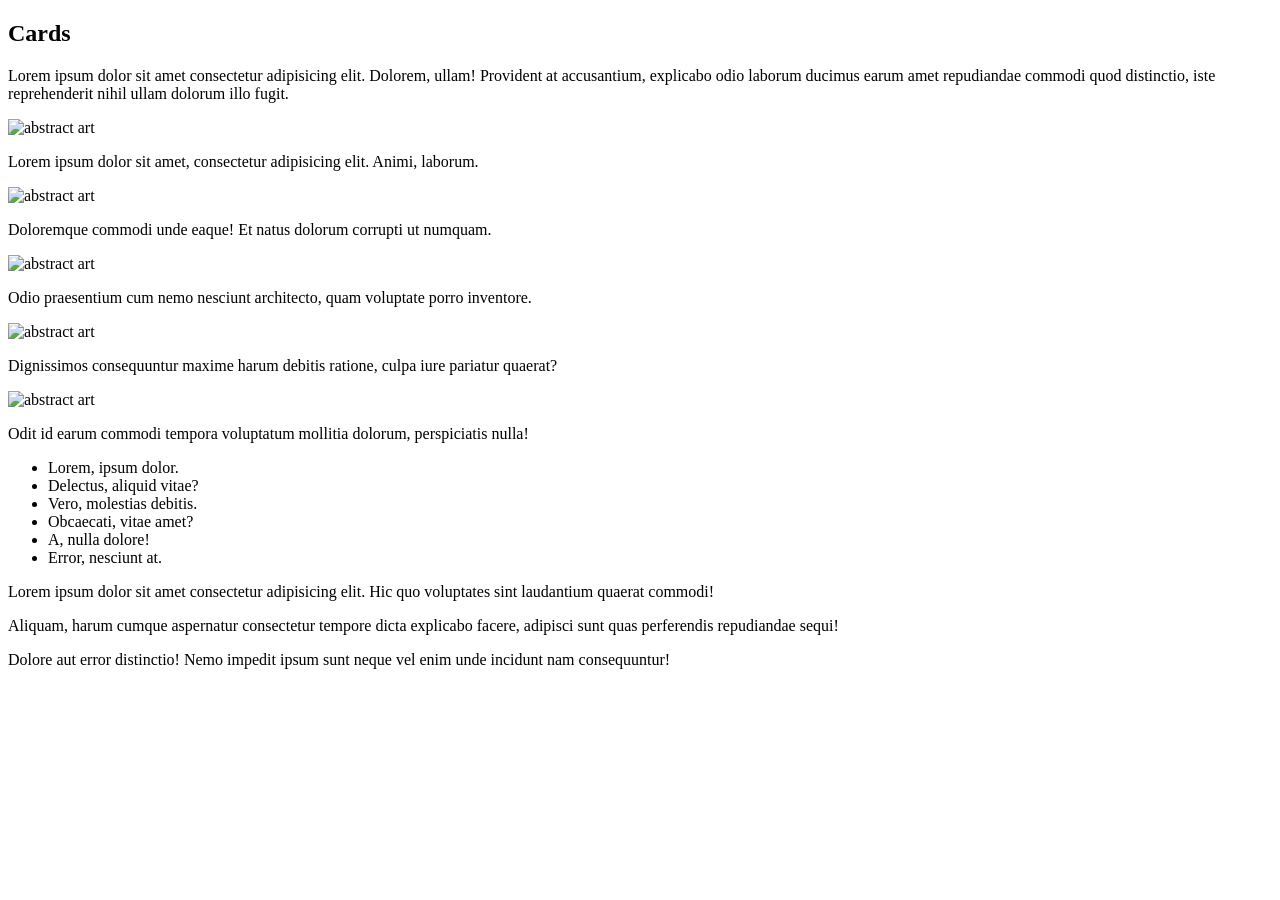
==== problem-c/index.html @ 6cd364a6 "Update index.html" ====
<!DOCTYPE html>
<html lang="en">
<head>
  <meta charset="UTF-8">
  <title>Cards</title>

  <!-- Google Font -->
  <link href="https://fonts.googleapis.com/css?family=Lato" rel="stylesheet">

  <!-- Normalize.css for cross-browser consistency -->
  <link rel="stylesheet" href="https://cdnjs.cloudflare.com/ajax/libs/normalize/8.0.0/normalize.min.css">

  <!-- Your stylesheet -->
  <link rel="stylesheet" href="css/style.css">
</head>
<body>
  <main>

    <div class="flex-container">

      <!-- col 1 -->
      <section class="column column-1">
        <h1>Cards</h1>
        <p>Lorem ipsum dolor sit amet consectetur adipisicing elit. Dolorem, ullam! Provident at accusantium, explicabo odio laborum ducimus earum amet repudiandae commodi quod distinctio, iste reprehenderit nihil ullam dolorum illo fugit.</p>
      </section>

      <!-- col 2 -->
      <section class="column column-2">
        <!-- card 1 -->
        <img src="img/abstract1.jpg" alt="abstract art">
        <p>Lorem ipsum dolor sit amet, consectetur adipisicing elit. Animi, laborum.</p>

        <!-- card 2 -->
        <img src="img/abstract2.jpg" alt="abstract art">
        <p>Doloremque commodi unde eaque! Et natus dolorum corrupti ut numquam.</p>

        <!--card 3-->
        <img src="img/abstract3.jpg" alt="abstract art">
        <p>Odio praesentium cum nemo nesciunt architecto, quam voluptate porro inventore.</p>

        <!-- card 4-->
        <img src="img/abstract4.jpg" alt="abstract art">
        <p>Dignissimos consequuntur maxime harum debitis ratione, culpa iure pariatur quaerat?</p>

        <!-- card 5 -->
        <img src="img/abstract5.jpg" alt="abstract art">
        <p>Odit id earum commodi tempora voluptatum mollitia dolorum, perspiciatis nulla!</p>
      </section>

      <!-- col 3-->
      <section class="column column-3">
        <ul>
          <li>Lorem, ipsum dolor.</li>
          <li>Delectus, aliquid vitae?</li>
          <li>Vero, molestias debitis.</li>
          <li>Obcaecati, vitae amet?</li>
          <li>A, nulla dolore!</li>
          <li>Error, nesciunt at.</li>
        </ul>
        <p>Lorem ipsum dolor sit amet consectetur adipisicing elit. Hic quo voluptates sint laudantium quaerat commodi!</p>
        <p>Aliquam, harum cumque aspernatur consectetur tempore dicta explicabo facere, adipisci sunt quas perferendis repudiandae sequi!</p>
        <p>Dolore aut error distinctio! Nemo impedit ipsum sunt neque vel enim unde incidunt nam consequuntur!</p>
      </section>

    </div>

  </main>
</body>
</html>
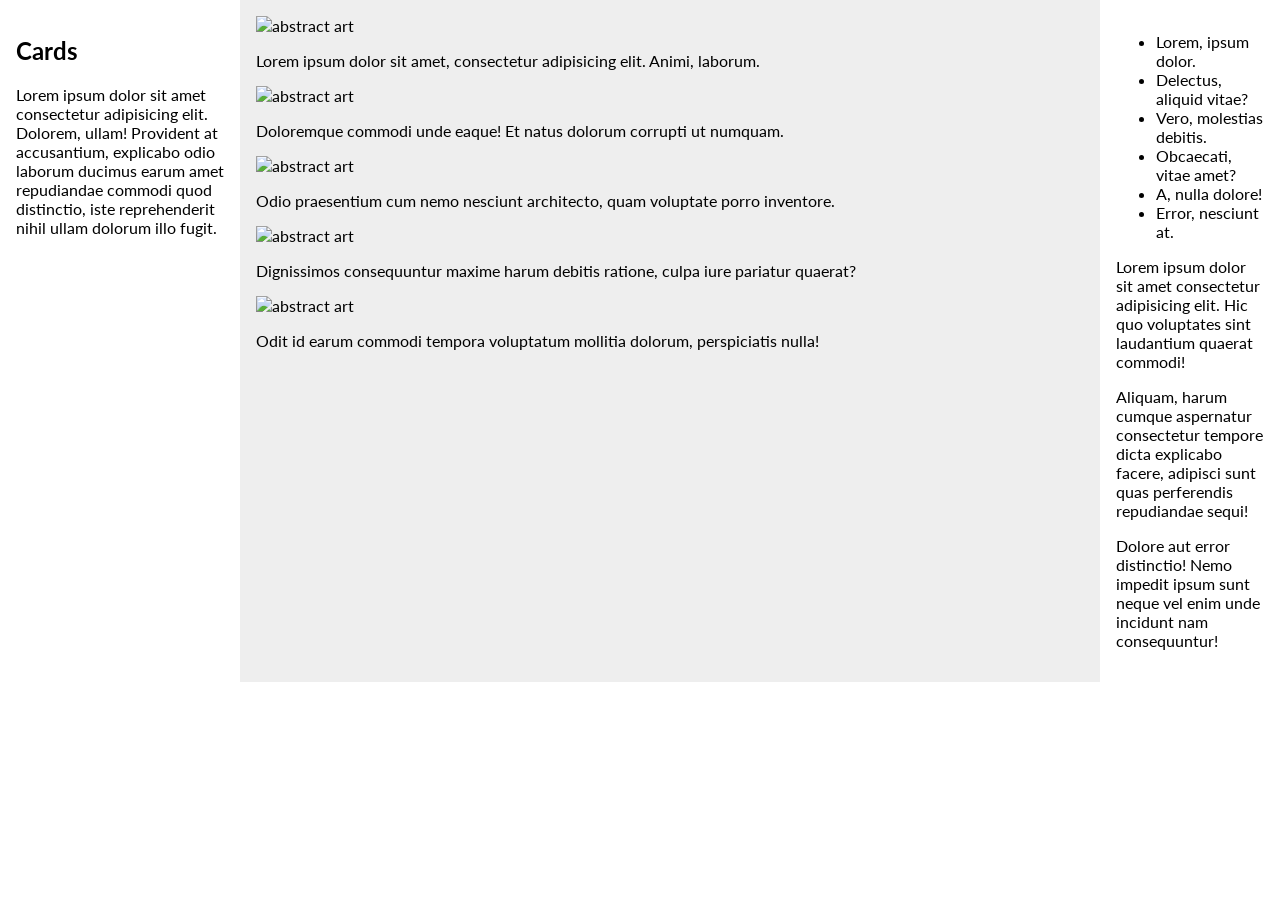
==== commit 022519fe: "Update index.html" ====
--- a/problem-c/index.html
+++ b/problem-c/index.html
@@ -3,14 +3,9 @@
 <head>
   <meta charset="UTF-8">
   <title>Cards</title>
-
-  <!-- Google Font -->
   <link href="https://fonts.googleapis.com/css?family=Lato" rel="stylesheet">
-
-  <!-- Normalize.css for cross-browser consistency -->
+  <!-- normalize.css for cross-browser -->
   <link rel="stylesheet" href="https://cdnjs.cloudflare.com/ajax/libs/normalize/8.0.0/normalize.min.css">
-
-  <!-- Your stylesheet -->
   <link rel="stylesheet" href="css/style.css">
 </head>
 <body>
--- a/problem-c/css/style.css
+++ b/problem-c/css/style.css
@@ -0,0 +1,67 @@
+* {
+  box-sizing: border-box;
+html { height: 100%; }
+
+body {
+  height: inherit;
+  display: flex;
+  flex-direction: column;
+  flex: 1;
+  font-family: "Lato", "Helvetica Neue", "Helvetica", sans-serif;
+  margin: 0;
+}
+
+main { flex: 1; }
+
+.flex-container {
+  display: flex;
+  height: 100%;
+}
+
+.column {
+  padding: 1em;
+}
+
+.column-1 { flex: 0 0 240px; }
+
+.column-2 { flex: 1 1 0; background-color: #eee; }
+
+.column-3 {
+  flex-grow: 0;
+  flex-shrink: 0;
+  flex-basis: 180px;
+}
+
+.cards {
+  display: flex;
+  flex-wrap: wrap;
+  justify-content: space-between;
+}
+
+.card {
+  flex: 0 0 250px;
+  background: #fff;
+  margin: 0.5rem;
+  border-radius: 10px;
+  box-shadow:
+    0 1px 3px rgba(0, 0, 0, 0.16),
+    0 1px 3px rgba(0, 0, 0, 0.23);
+  overflow: hidden;
+}
+
+.card img {
+  display: block;
+  width: 100%;
+  height: auto;
+  border-radius: 10px 10px 0 0;
+}
+
+.card p {
+  padding: 0.5rem 1rem;
+  margin: 0;
+}
+
+.column-2 img {
+  max-width: 100%;
+  height: auto;
+}
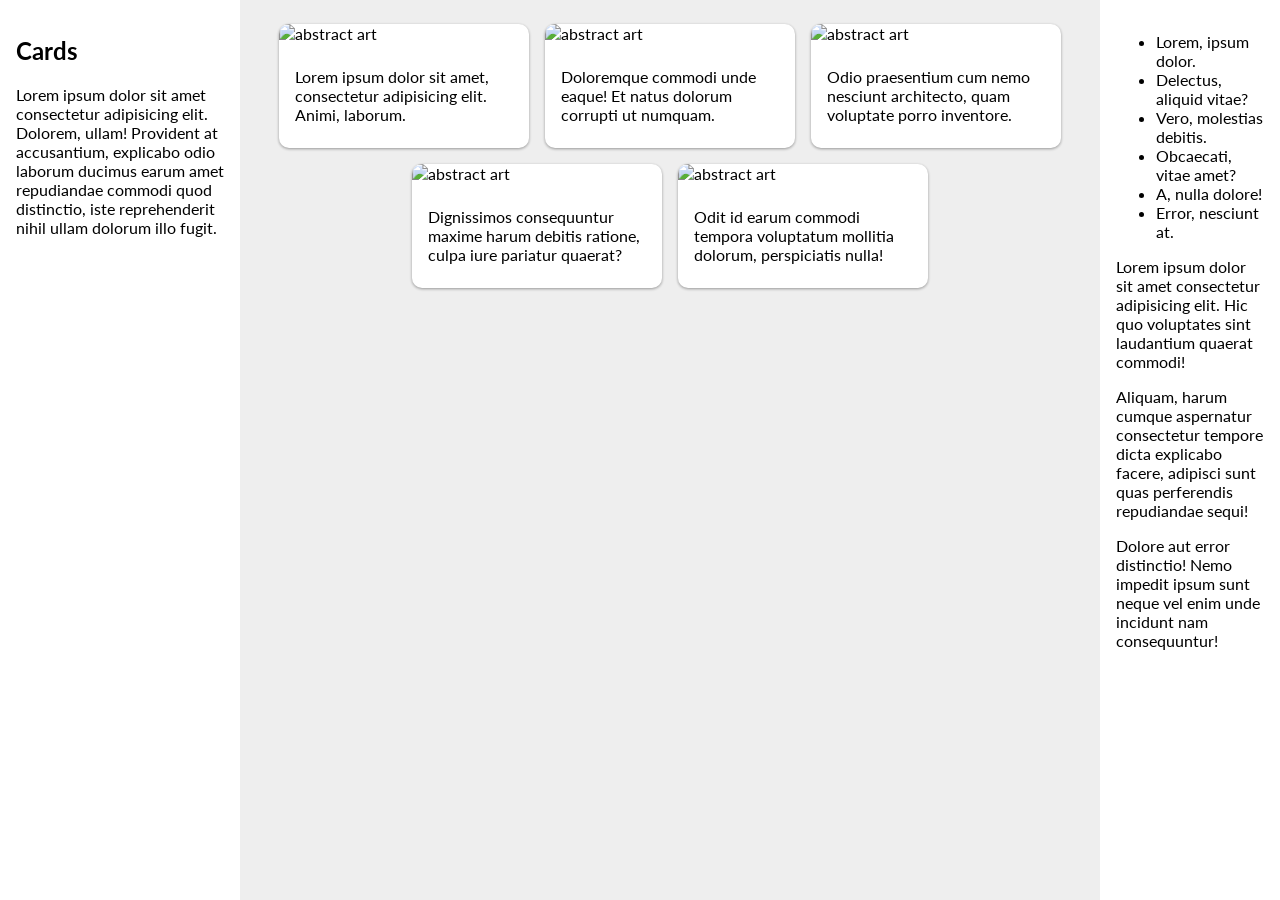
==== commit 1e6925d6: "Update index.html" ====
--- a/problem-c/index.html
+++ b/problem-c/index.html
@@ -1,64 +1,67 @@
 <!DOCTYPE html>
-<html lang="en">
+<html lang="en"> 
 <head>
-  <meta charset="UTF-8">
-  <title>Cards</title>
-  <link href="https://fonts.googleapis.com/css?family=Lato" rel="stylesheet">
-  <!-- normalize.css for cross-browser -->
-  <link rel="stylesheet" href="https://cdnjs.cloudflare.com/ajax/libs/normalize/8.0.0/normalize.min.css">
-  <link rel="stylesheet" href="css/style.css">
+    <meta charset="UTF-8">  
+    <title>Cards</title>
+    <link href="https://fonts.googleapis.com/css?family=Lato" rel="stylesheet">    
+      <!-- This stylesheet will somewhat "normalize" the styling across browsers -->
+    <link rel="stylesheet" href="https://cdnjs.cloudflare.com/ajax/libs/normalize/8.0.0/normalize.min.css">
+    <link rel="stylesheet" href="css/style.css">
 </head>
 <body>
-  <main>
-
-    <div class="flex-container">
-
-      <!-- col 1 -->
-      <section class="column column-1">
+    <main>
+    <div class="container">
+        
+        <section class="column col-1">
         <h1>Cards</h1>
         <p>Lorem ipsum dolor sit amet consectetur adipisicing elit. Dolorem, ullam! Provident at accusantium, explicabo odio laborum ducimus earum amet repudiandae commodi quod distinctio, iste reprehenderit nihil ullam dolorum illo fugit.</p>
-      </section>
+        </section>
 
-      <!-- col 2 -->
-      <section class="column column-2">
-        <!-- card 1 -->
-        <img src="img/abstract1.jpg" alt="abstract art">
-        <p>Lorem ipsum dolor sit amet, consectetur adipisicing elit. Animi, laborum.</p>
-
-        <!-- card 2 -->
-        <img src="img/abstract2.jpg" alt="abstract art">
-        <p>Doloremque commodi unde eaque! Et natus dolorum corrupti ut numquam.</p>
-
-        <!--card 3-->
-        <img src="img/abstract3.jpg" alt="abstract art">
-        <p>Odio praesentium cum nemo nesciunt architecto, quam voluptate porro inventore.</p>
-
-        <!-- card 4-->
-        <img src="img/abstract4.jpg" alt="abstract art">
-        <p>Dignissimos consequuntur maxime harum debitis ratione, culpa iure pariatur quaerat?</p>
-
-        <!-- card 5 -->
-        <img src="img/abstract5.jpg" alt="abstract art">
-        <p>Odit id earum commodi tempora voluptatum mollitia dolorum, perspiciatis nulla!</p>
-      </section>
-
-      <!-- col 3-->
-      <section class="column column-3">
+        <section class="column col-2">
+            <div class="card-container">
+                <!-- card 1 -->
+                <div class="card">
+                    <img src="img/abstract1.jpg" alt="abstract art">
+                    <p>Lorem ipsum dolor sit amet, consectetur adipisicing elit. Animi, laborum.</p>
+                </div>
+                <!-- card 2 -->
+                <div class="card">
+                    <img src="img/abstract2.jpg" alt="abstract art">
+                    <p>Doloremque commodi unde eaque! Et natus dolorum corrupti ut numquam.</p>
+                </div>
+                <!-- card 3 -->
+                <div class="card">
+                    <img src="img/abstract3.jpg" alt="abstract art">
+                    <p>Odio praesentium cum nemo nesciunt architecto, quam voluptate porro inventore.</p>
+                </div>
+                <!-- card 4 -->
+                <div class="card">
+                    <img src="img/abstract4.jpg" alt="abstract art">
+                    <p>Dignissimos consequuntur maxime harum debitis ratione, culpa iure pariatur quaerat?</p>
+                </div>
+                <!-- card 5 -->
+                <div class="card">
+                    <img src="img/abstract5.jpg" alt="abstract art">
+                    <p>Odit id earum commodi tempora voluptatum mollitia dolorum, perspiciatis nulla!</p>
+                </div>
+            </div>
+        </section>
+        <section class="column col-3">
         <ul>
-          <li>Lorem, ipsum dolor.</li>
-          <li>Delectus, aliquid vitae?</li>
-          <li>Vero, molestias debitis.</li>
-          <li>Obcaecati, vitae amet?</li>
-          <li>A, nulla dolore!</li>
-          <li>Error, nesciunt at.</li>
+            <li>Lorem, ipsum dolor.</li>
+            <li>Delectus, aliquid vitae?</li>
+            <li>Vero, molestias debitis.</li>
+            <li>Obcaecati, vitae amet?</li>
+            <li>A, nulla dolore!</li>
+            <li>Error, nesciunt at.</li>
         </ul>
         <p>Lorem ipsum dolor sit amet consectetur adipisicing elit. Hic quo voluptates sint laudantium quaerat commodi!</p>
         <p>Aliquam, harum cumque aspernatur consectetur tempore dicta explicabo facere, adipisci sunt quas perferendis repudiandae sequi!</p>
         <p>Dolore aut error distinctio! Nemo impedit ipsum sunt neque vel enim unde incidunt nam consequuntur!</p>
-      </section>
+        </section>
 
     </div>
+    </main>
 
-  </main>
 </body>
 </html>
--- a/problem-c/css/style.css
+++ b/problem-c/css/style.css
@@ -1,19 +1,25 @@
 * {
-  box-sizing: border-box;
-html { height: 100%; }
+  box-sizing: border-box; /* new feature learnt, to keep the dimensions ocnsistent */
+}
+
+html {
+  height: 100%;
+}
 
 body {
-  height: inherit;
+  font-family: "Lato", "Helvetica Neue", "Helvetica", sans-serif;
+  margin: 0;
   display: flex;
   flex-direction: column;
-  flex: 1;
-  font-family: "Lato", "Helvetica Neue", "Helvetica", sans-serif;
-  margin: 0;
+  height: inherit;
 }
 
-main { flex: 1; }
+/* now main stuff*/ 
+main {
+  flex: 1;
+}
 
-.flex-container {
+.container {
   display: flex;
   height: 100%;
 }
@@ -22,46 +28,41 @@
   padding: 1em;
 }
 
-.column-1 { flex: 0 0 240px; }
+.col-1 {
+  flex-basis: 240px;
+}
 
-.column-2 { flex: 1 1 0; background-color: #eee; }
+.col-2 {
+  flex: 1;
+  background-color: #eee;
+}
 
-.column-3 {
+.col-3 {
   flex-grow: 0;
   flex-shrink: 0;
   flex-basis: 180px;
 }
 
-.cards {
+.card-container {
   display: flex;
   flex-wrap: wrap;
-  justify-content: space-between;
+  justify-content: center;
 }
 
 .card {
-  flex: 0 0 250px;
-  background: #fff;
-  margin: 0.5rem;
+  flex : 0 0 250px;
+  background-color: white;
+  margin: .5rem;
   border-radius: 10px;
-  box-shadow:
+  box-shadow: 
     0 1px 3px rgba(0, 0, 0, 0.16),
     0 1px 3px rgba(0, 0, 0, 0.23);
-  overflow: hidden;
+}
+
+.card p {
+  padding: .5rem 1rem;
 }
 
 .card img {
-  display: block;
-  width: 100%;
-  height: auto;
   border-radius: 10px 10px 0 0;
 }
-
-.card p {
-  padding: 0.5rem 1rem;
-  margin: 0;
-}
-
-.column-2 img {
-  max-width: 100%;
-  height: auto;
-}
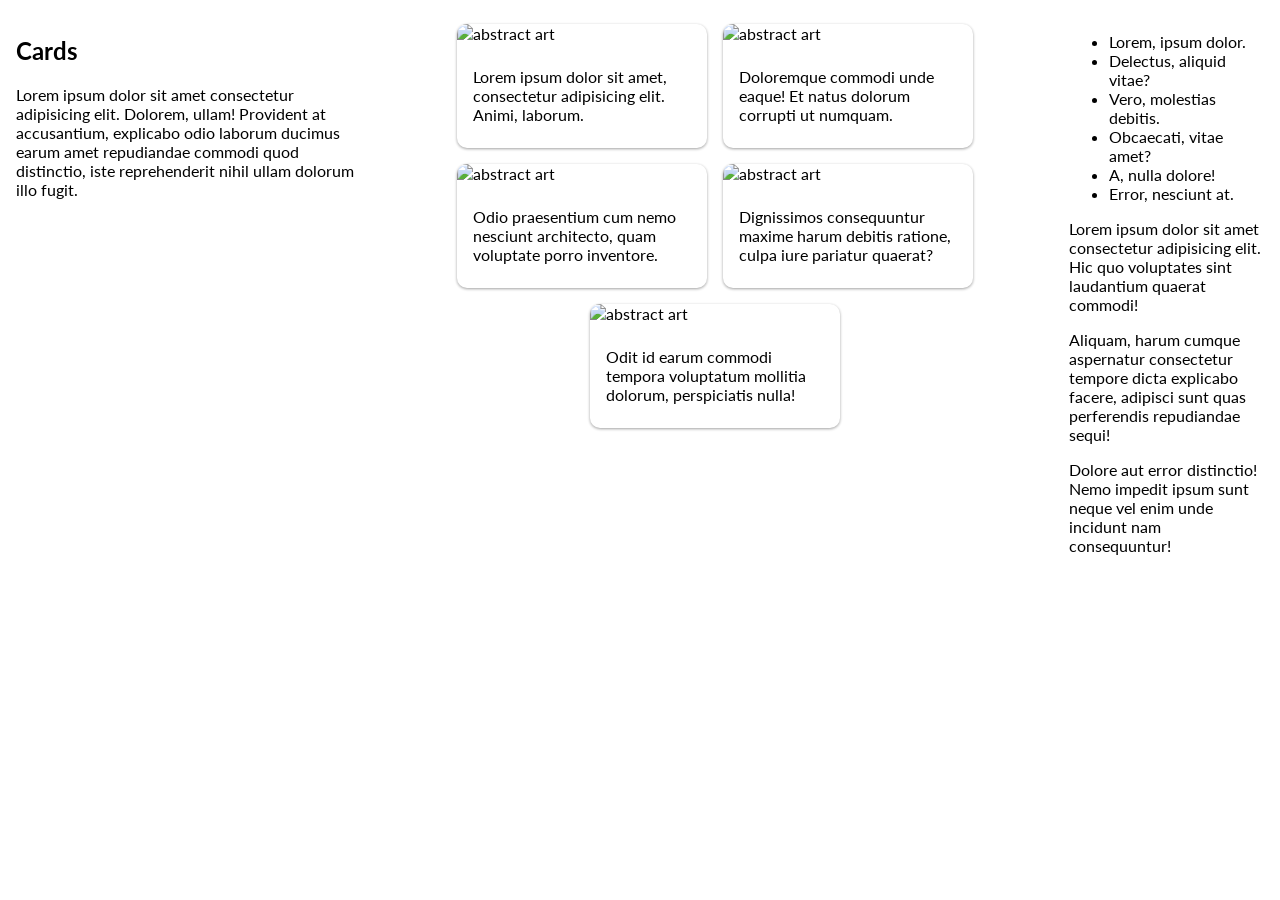
==== commit 6a7f0d82: "Update index.html" ====
--- a/problem-c/index.html
+++ b/problem-c/index.html
@@ -12,12 +12,12 @@
     <main>
     <div class="container">
         
-        <section class="column col-1">
+        <section class="column col1">
         <h1>Cards</h1>
         <p>Lorem ipsum dolor sit amet consectetur adipisicing elit. Dolorem, ullam! Provident at accusantium, explicabo odio laborum ducimus earum amet repudiandae commodi quod distinctio, iste reprehenderit nihil ullam dolorum illo fugit.</p>
         </section>
 
-        <section class="column col-2">
+        <section class="column col2">
             <div class="card-container">
                 <!-- card 1 -->
                 <div class="card">
@@ -46,7 +46,7 @@
                 </div>
             </div>
         </section>
-        <section class="column col-3">
+        <section class="column col3">
         <ul>
             <li>Lorem, ipsum dolor.</li>
             <li>Delectus, aliquid vitae?</li>
